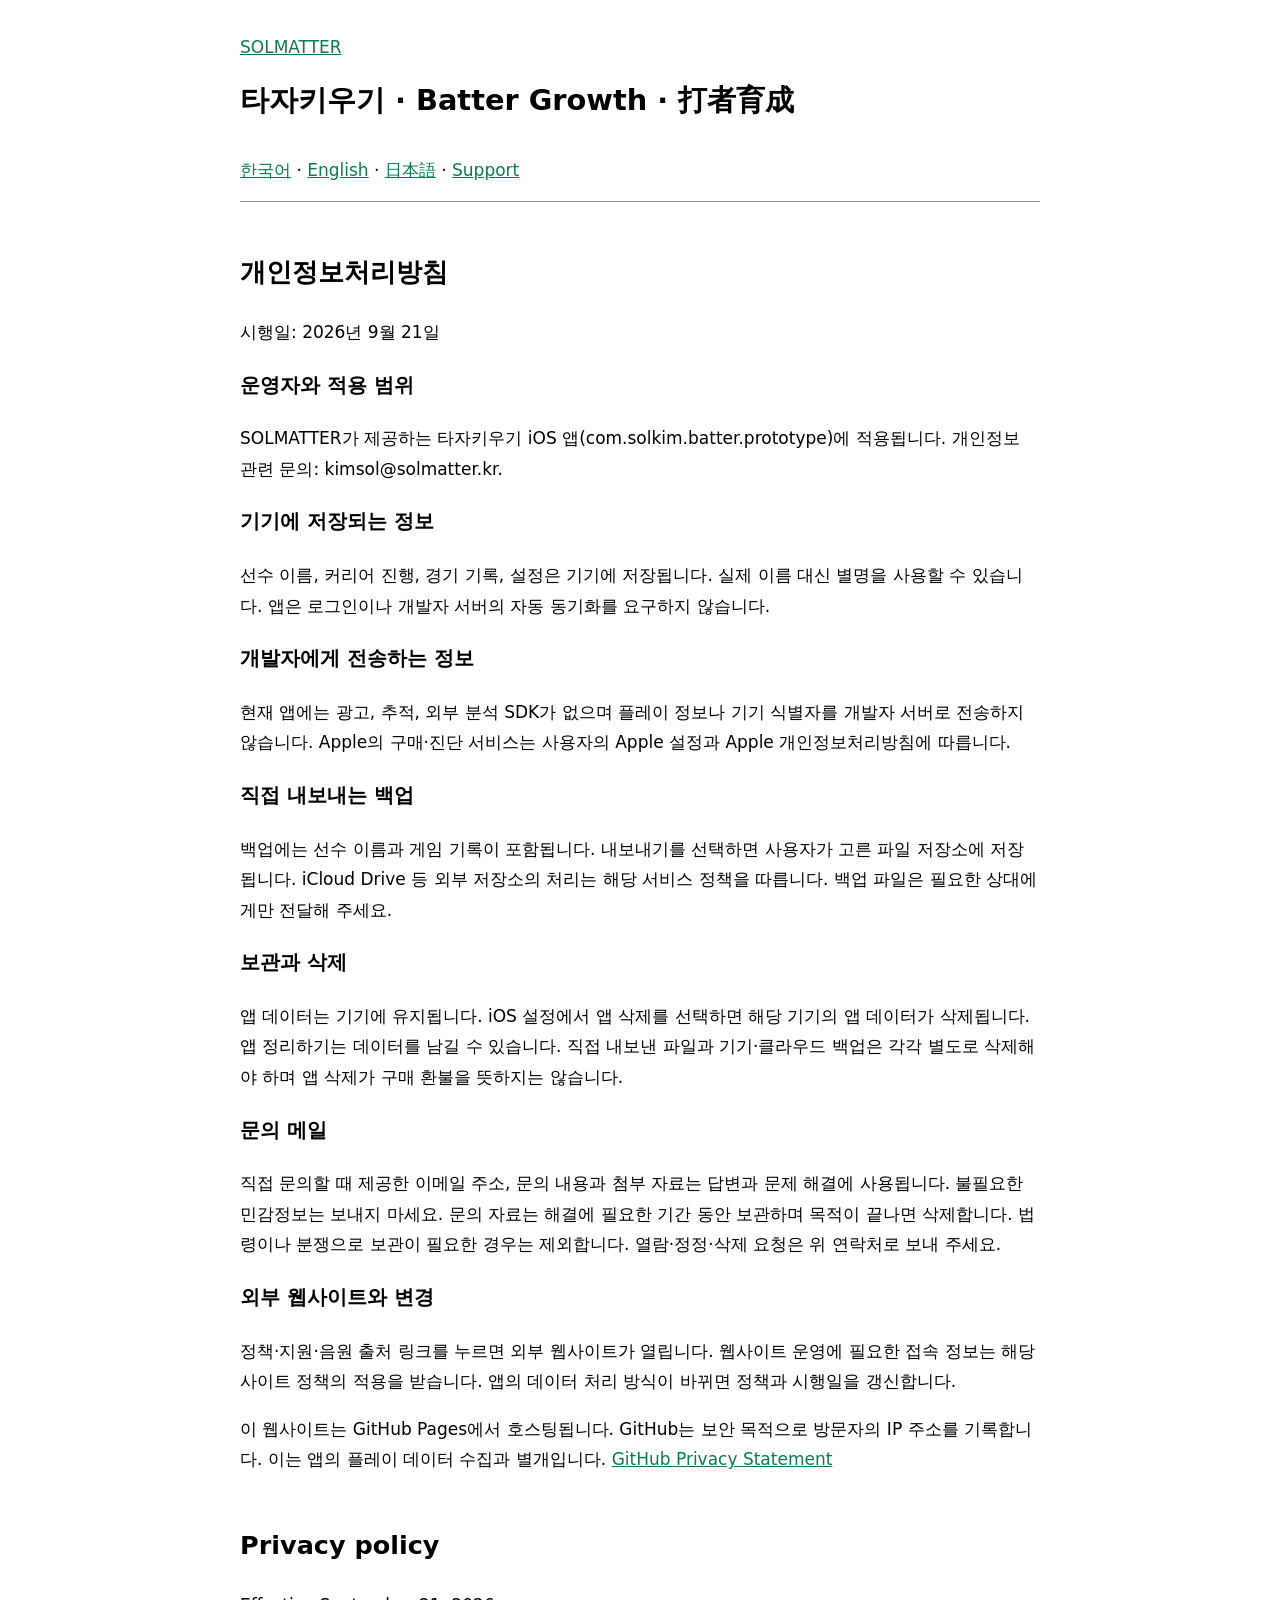
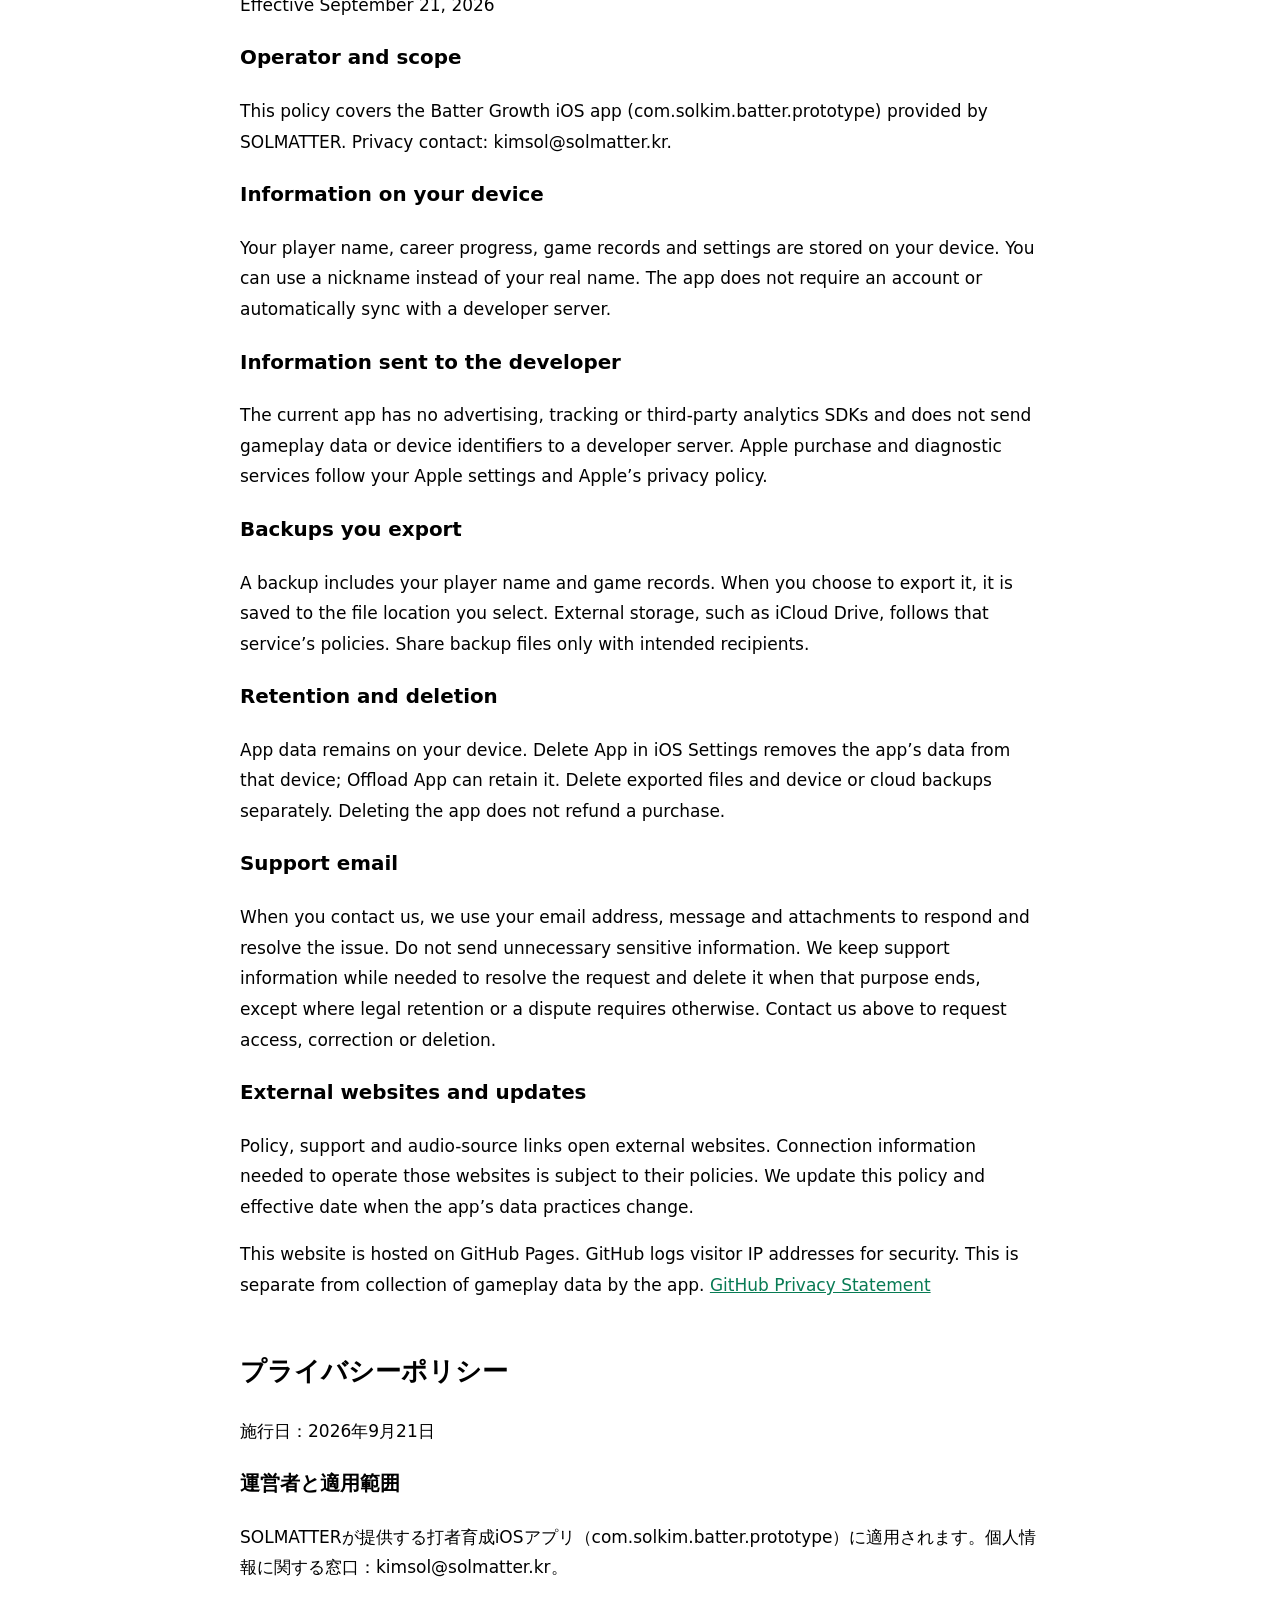
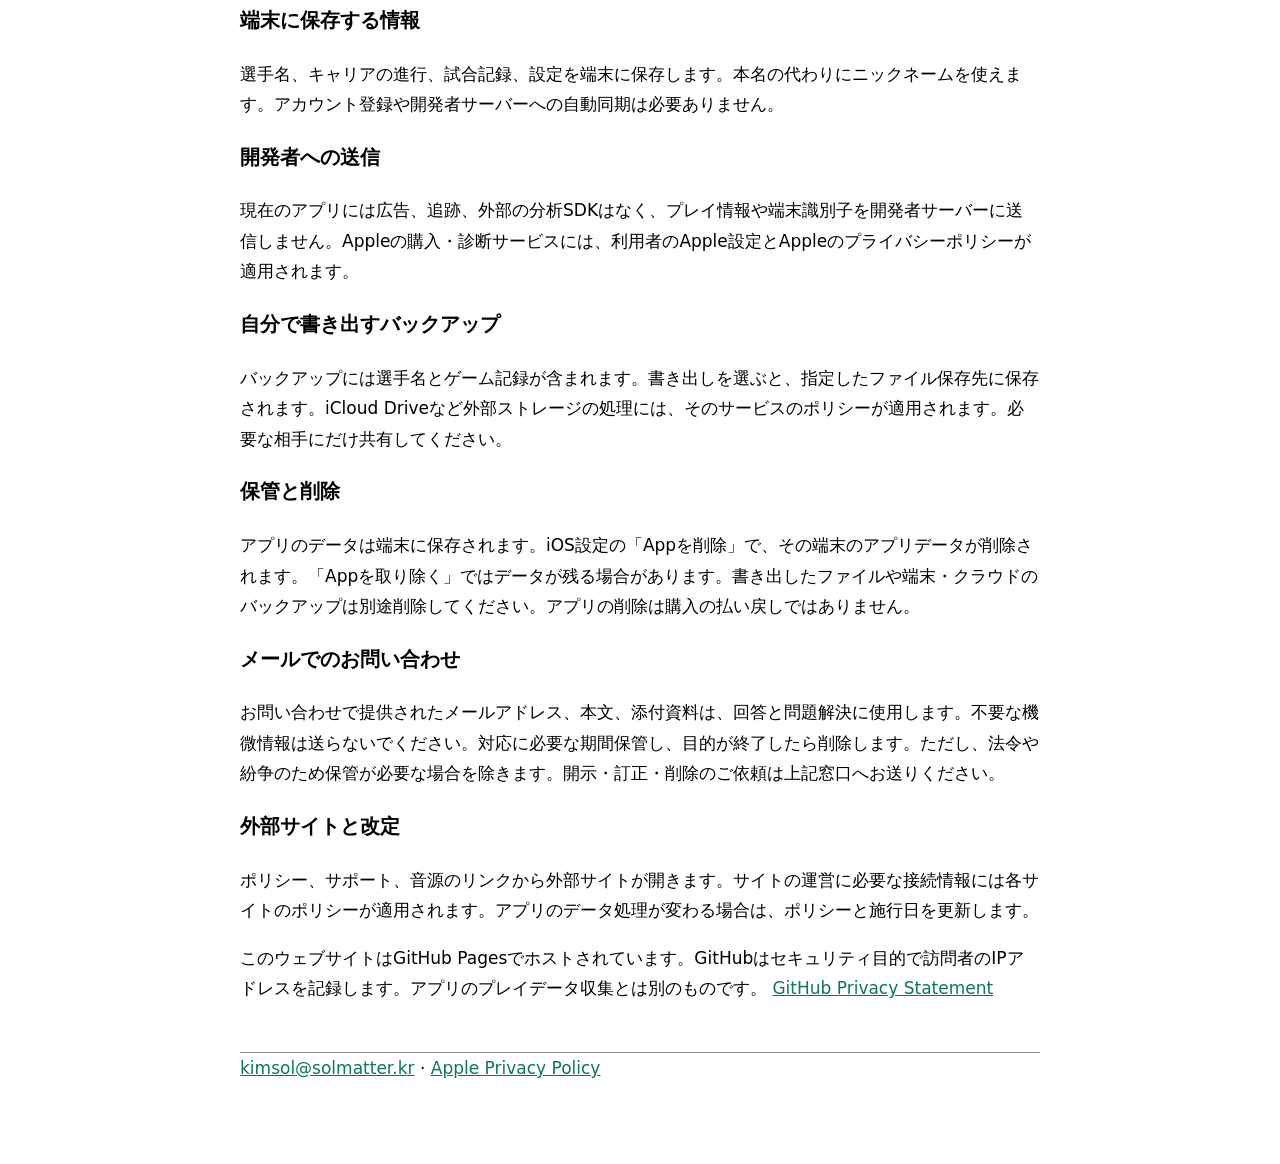
==== privacy/index.html @ a73929d9 "Publish trilingual Batter Growth privacy and support pages" ====
<!doctype html><html lang="ko"><head><meta charset="utf-8"><meta name="viewport" content="width=device-width, initial-scale=1"><title>개인정보처리방침 | Privacy | プライバシーポリシー</title><link rel="stylesheet" href="../style.css"></head><body><header><a href="../">SOLMATTER</a><h1>타자키우기 · Batter Growth · 打者育成</h1></header><nav aria-label="Language"><a href="#ko">한국어</a> · <a href="#en">English</a> · <a href="#ja">日本語</a> · <a href="../support/">Support</a></nav><main><section id="ko" lang="ko"><h2>개인정보처리방침</h2><p>시행일: 2026년 9월 21일</p><h3>운영자와 적용 범위</h3><p>SOLMATTER가 제공하는 타자키우기 iOS 앱(com.solkim.batter.prototype)에 적용됩니다. 개인정보 관련 문의: kimsol@solmatter.kr.</p><h3>기기에 저장되는 정보</h3><p>선수 이름, 커리어 진행, 경기 기록, 설정은 기기에 저장됩니다. 실제 이름 대신 별명을 사용할 수 있습니다. 앱은 로그인이나 개발자 서버의 자동 동기화를 요구하지 않습니다.</p><h3>개발자에게 전송하는 정보</h3><p>현재 앱에는 광고, 추적, 외부 분석 SDK가 없으며 플레이 정보나 기기 식별자를 개발자 서버로 전송하지 않습니다. Apple의 구매·진단 서비스는 사용자의 Apple 설정과 Apple 개인정보처리방침에 따릅니다.</p><h3>직접 내보내는 백업</h3><p>백업에는 선수 이름과 게임 기록이 포함됩니다. 내보내기를 선택하면 사용자가 고른 파일 저장소에 저장됩니다. iCloud Drive 등 외부 저장소의 처리는 해당 서비스 정책을 따릅니다. 백업 파일은 필요한 상대에게만 전달해 주세요.</p><h3>보관과 삭제</h3><p>앱 데이터는 기기에 유지됩니다. iOS 설정에서 앱 삭제를 선택하면 해당 기기의 앱 데이터가 삭제됩니다. 앱 정리하기는 데이터를 남길 수 있습니다. 직접 내보낸 파일과 기기·클라우드 백업은 각각 별도로 삭제해야 하며 앱 삭제가 구매 환불을 뜻하지는 않습니다.</p><h3>문의 메일</h3><p>직접 문의할 때 제공한 이메일 주소, 문의 내용과 첨부 자료는 답변과 문제 해결에 사용됩니다. 불필요한 민감정보는 보내지 마세요. 문의 자료는 해결에 필요한 기간 동안 보관하며 목적이 끝나면 삭제합니다. 법령이나 분쟁으로 보관이 필요한 경우는 제외합니다. 열람·정정·삭제 요청은 위 연락처로 보내 주세요.</p><h3>외부 웹사이트와 변경</h3><p>정책·지원·음원 출처 링크를 누르면 외부 웹사이트가 열립니다. 웹사이트 운영에 필요한 접속 정보는 해당 사이트 정책의 적용을 받습니다. 앱의 데이터 처리 방식이 바뀌면 정책과 시행일을 갱신합니다.</p><p>이 웹사이트는 GitHub Pages에서 호스팅됩니다. GitHub는 보안 목적으로 방문자의 IP 주소를 기록합니다. 이는 앱의 플레이 데이터 수집과 별개입니다. <a href="https://docs.github.com/en/site-policy/privacy-policies/github-general-privacy-statement">GitHub Privacy Statement</a></p></section><section id="en" lang="en"><h2>Privacy policy</h2><p>Effective September 21, 2026</p><h3>Operator and scope</h3><p>This policy covers the Batter Growth iOS app (com.solkim.batter.prototype) provided by SOLMATTER. Privacy contact: kimsol@solmatter.kr.</p><h3>Information on your device</h3><p>Your player name, career progress, game records and settings are stored on your device. You can use a nickname instead of your real name. The app does not require an account or automatically sync with a developer server.</p><h3>Information sent to the developer</h3><p>The current app has no advertising, tracking or third-party analytics SDKs and does not send gameplay data or device identifiers to a developer server. Apple purchase and diagnostic services follow your Apple settings and Apple’s privacy policy.</p><h3>Backups you export</h3><p>A backup includes your player name and game records. When you choose to export it, it is saved to the file location you select. External storage, such as iCloud Drive, follows that service’s policies. Share backup files only with intended recipients.</p><h3>Retention and deletion</h3><p>App data remains on your device. Delete App in iOS Settings removes the app’s data from that device; Offload App can retain it. Delete exported files and device or cloud backups separately. Deleting the app does not refund a purchase.</p><h3>Support email</h3><p>When you contact us, we use your email address, message and attachments to respond and resolve the issue. Do not send unnecessary sensitive information. We keep support information while needed to resolve the request and delete it when that purpose ends, except where legal retention or a dispute requires otherwise. Contact us above to request access, correction or deletion.</p><h3>External websites and updates</h3><p>Policy, support and audio-source links open external websites. Connection information needed to operate those websites is subject to their policies. We update this policy and effective date when the app’s data practices change.</p><p>This website is hosted on GitHub Pages. GitHub logs visitor IP addresses for security. This is separate from collection of gameplay data by the app. <a href="https://docs.github.com/en/site-policy/privacy-policies/github-general-privacy-statement">GitHub Privacy Statement</a></p></section><section id="ja" lang="ja"><h2>プライバシーポリシー</h2><p>施行日：2026年9月21日</p><h3>運営者と適用範囲</h3><p>SOLMATTERが提供する打者育成iOSアプリ（com.solkim.batter.prototype）に適用されます。個人情報に関する窓口：kimsol@solmatter.kr。</p><h3>端末に保存する情報</h3><p>選手名、キャリアの進行、試合記録、設定を端末に保存します。本名の代わりにニックネームを使えます。アカウント登録や開発者サーバーへの自動同期は必要ありません。</p><h3>開発者への送信</h3><p>現在のアプリには広告、追跡、外部の分析SDKはなく、プレイ情報や端末識別子を開発者サーバーに送信しません。Appleの購入・診断サービスには、利用者のApple設定とAppleのプライバシーポリシーが適用されます。</p><h3>自分で書き出すバックアップ</h3><p>バックアップには選手名とゲーム記録が含まれます。書き出しを選ぶと、指定したファイル保存先に保存されます。iCloud Driveなど外部ストレージの処理には、そのサービスのポリシーが適用されます。必要な相手にだけ共有してください。</p><h3>保管と削除</h3><p>アプリのデータは端末に保存されます。iOS設定の「Appを削除」で、その端末のアプリデータが削除されます。「Appを取り除く」ではデータが残る場合があります。書き出したファイルや端末・クラウドのバックアップは別途削除してください。アプリの削除は購入の払い戻しではありません。</p><h3>メールでのお問い合わせ</h3><p>お問い合わせで提供されたメールアドレス、本文、添付資料は、回答と問題解決に使用します。不要な機微情報は送らないでください。対応に必要な期間保管し、目的が終了したら削除します。ただし、法令や紛争のため保管が必要な場合を除きます。開示・訂正・削除のご依頼は上記窓口へお送りください。</p><h3>外部サイトと改定</h3><p>ポリシー、サポート、音源のリンクから外部サイトが開きます。サイトの運営に必要な接続情報には各サイトのポリシーが適用されます。アプリのデータ処理が変わる場合は、ポリシーと施行日を更新します。</p><p>このウェブサイトはGitHub Pagesでホストされています。GitHubはセキュリティ目的で訪問者のIPアドレスを記録します。アプリのプレイデータ収集とは別のものです。 <a href="https://docs.github.com/en/site-policy/privacy-policies/github-general-privacy-statement">GitHub Privacy Statement</a></p></section></main><footer><a href="mailto:kimsol@solmatter.kr">kimsol@solmatter.kr</a> · <a href="https://www.apple.com/legal/privacy/">Apple Privacy Policy</a></footer></body></html>
---- style.css ----
:root{color-scheme:light dark}body{font:17px/1.8 system-ui,sans-serif;max-width:800px;margin:auto;padding:32px 24px 80px}a{color:#087b54}h1{line-height:1.3;font-size:1.8rem}section{scroll-margin-top:24px}main>section{margin-top:48px}nav{padding:16px 0;border-bottom:1px solid #888}footer{margin-top:48px;border-top:1px solid #888} @media(prefers-color-scheme:dark){a{color:#aee96a}}
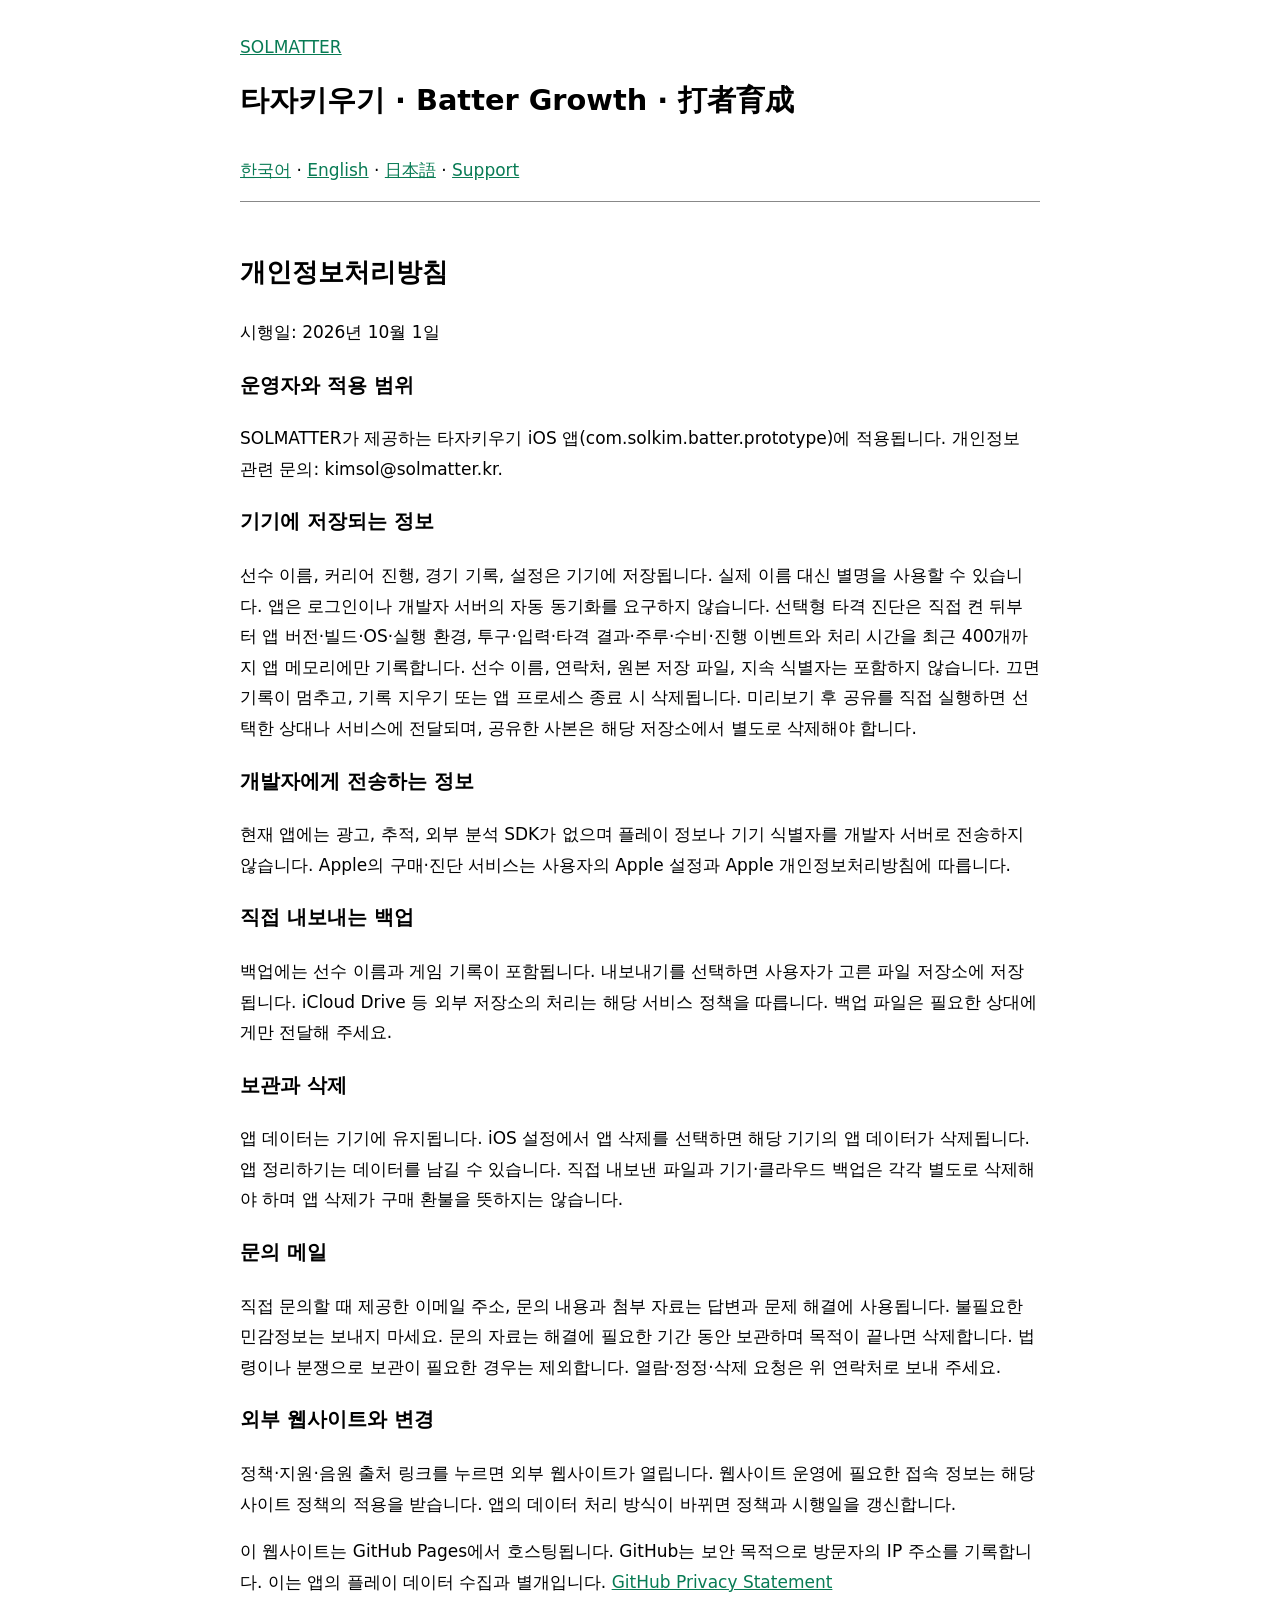
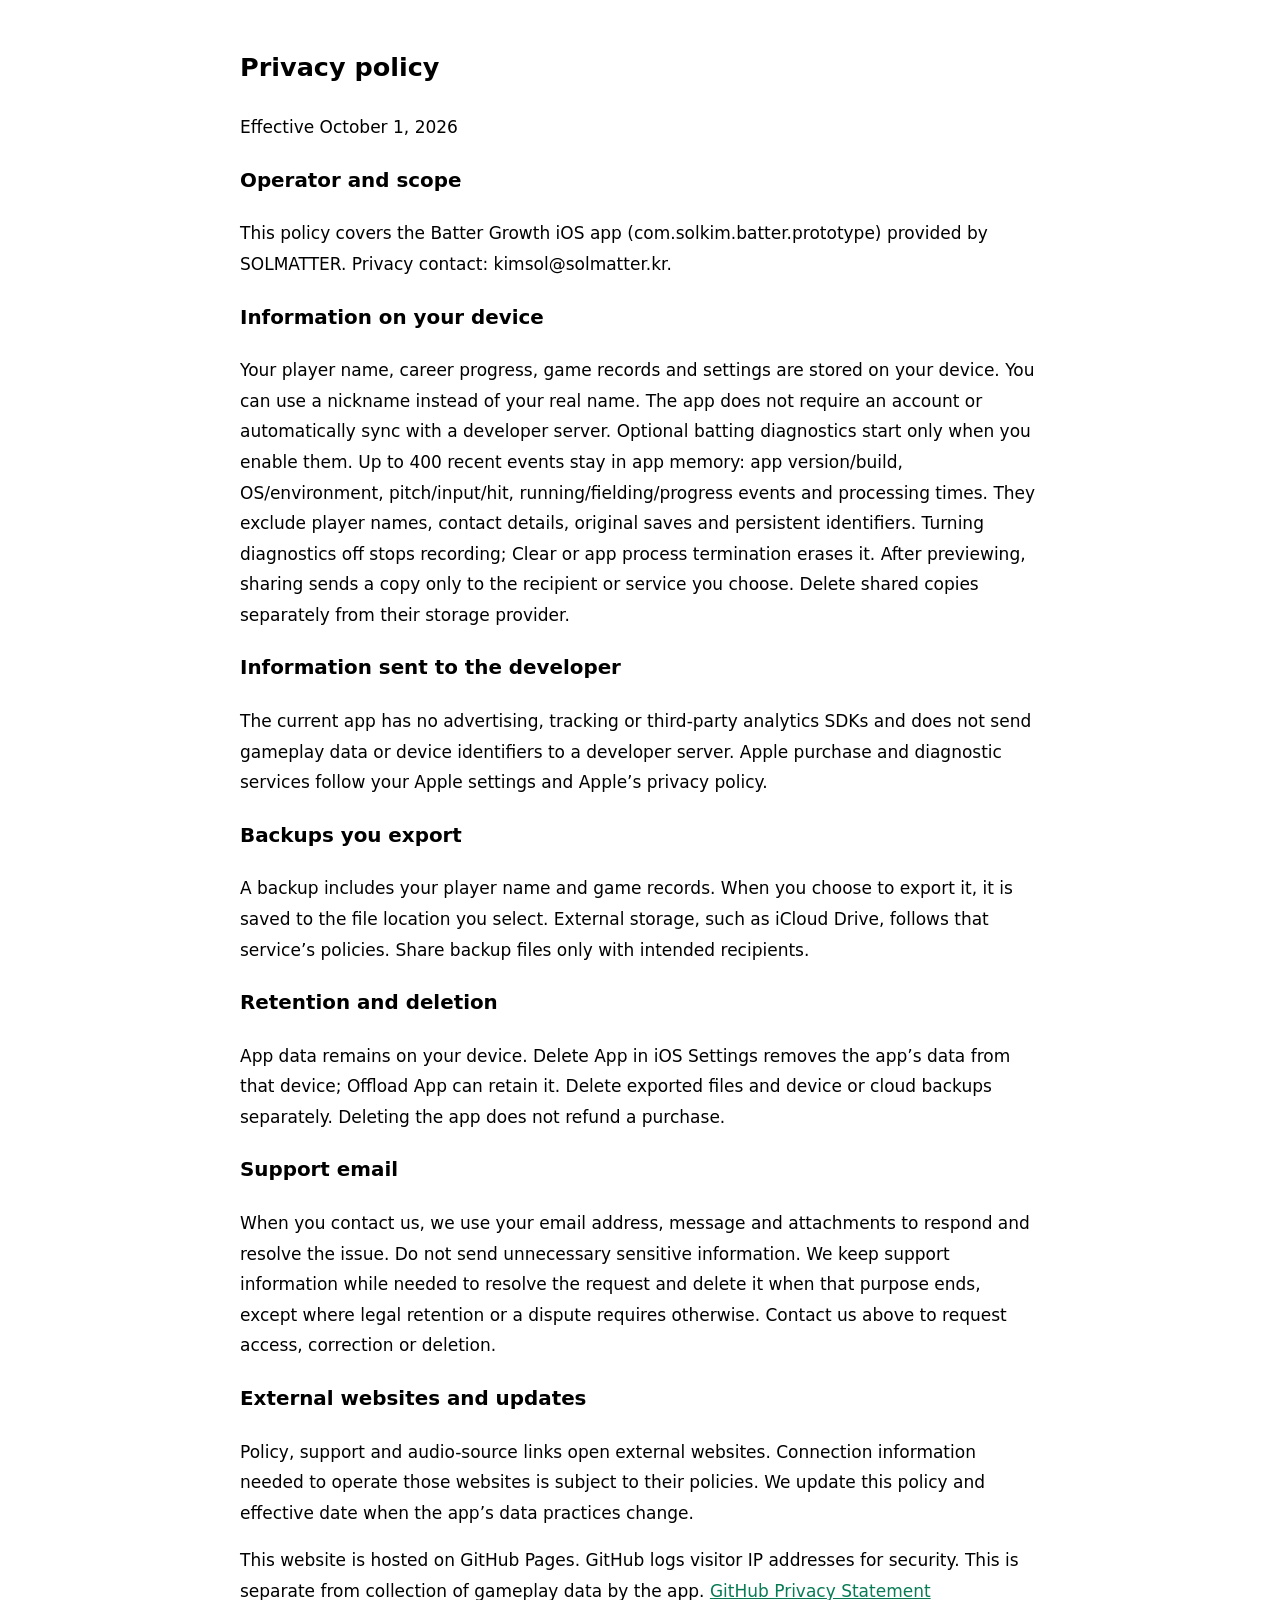
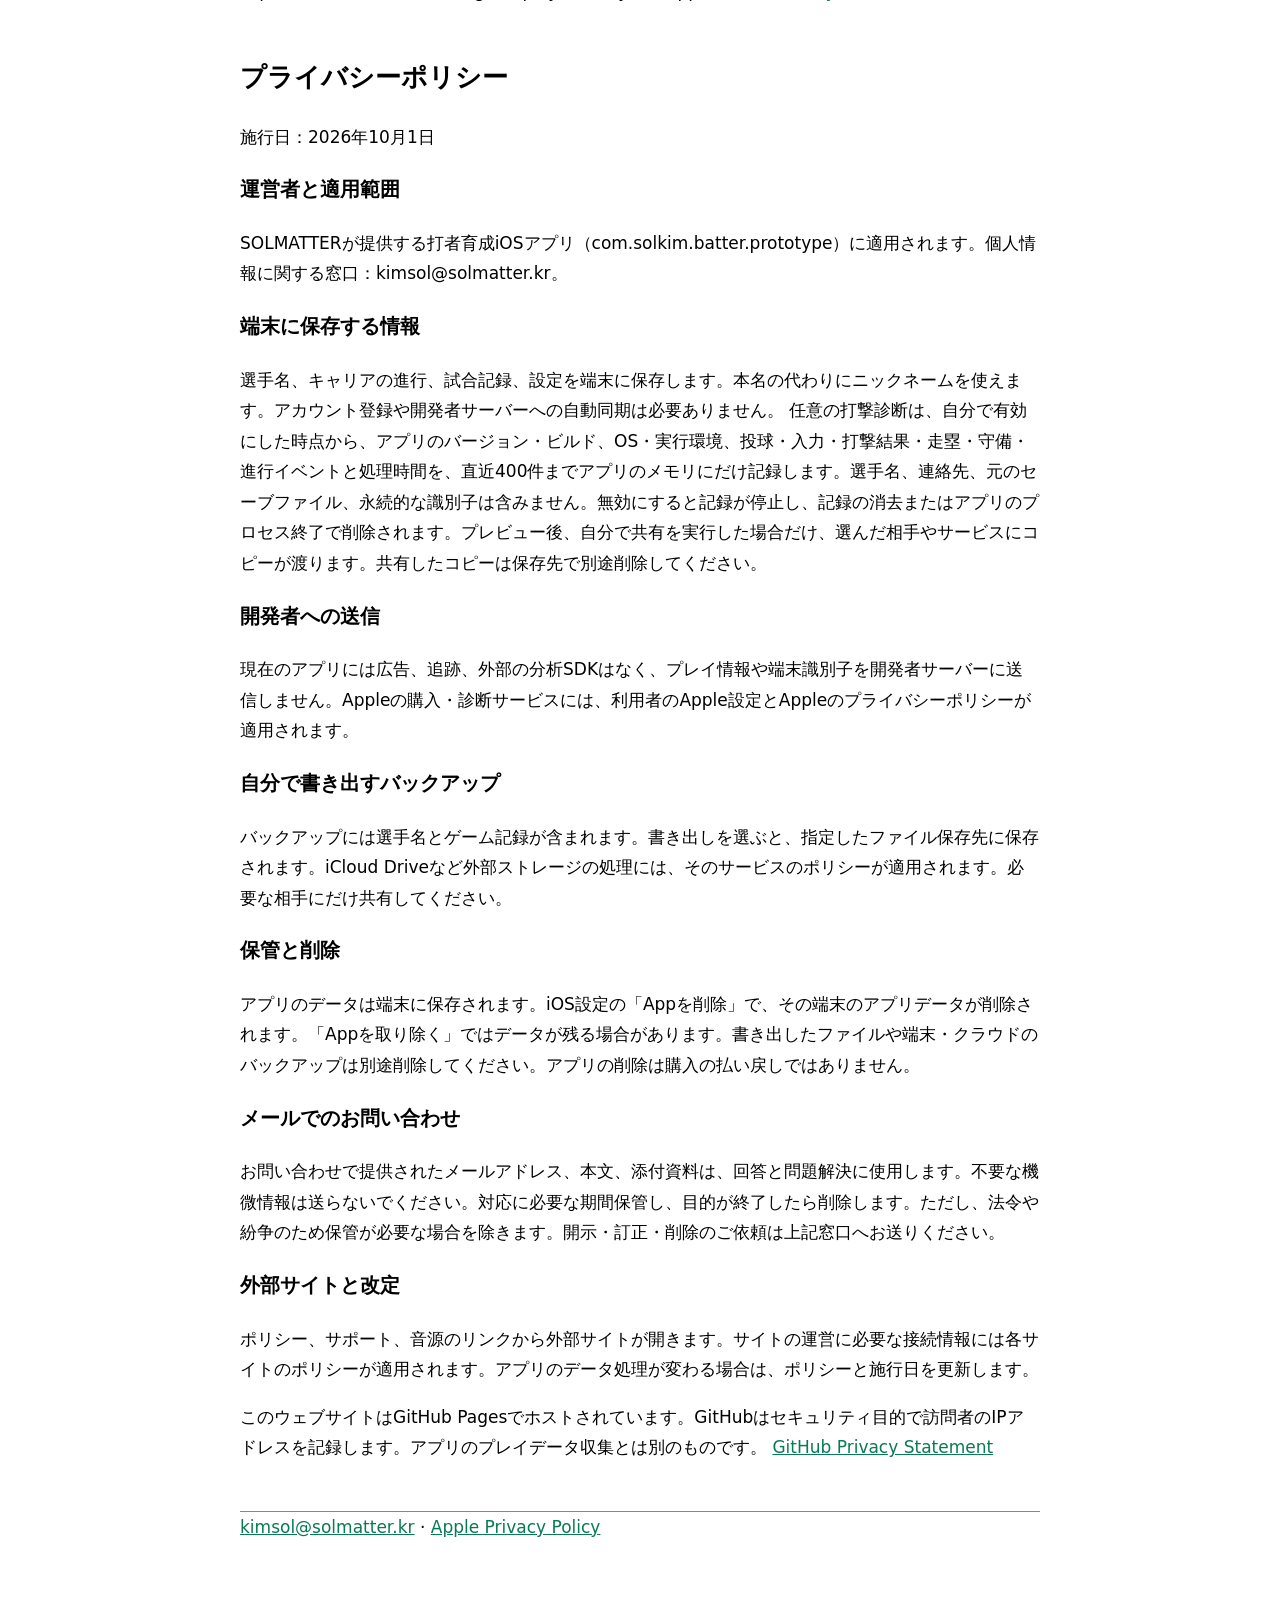
==== commit ec51f832: "Explain optional local batting diagnostics and sharing" ====
--- a/privacy/index.html
+++ b/privacy/index.html
@@ -1 +1 @@
-<!doctype html><html lang="ko"><head><meta charset="utf-8"><meta name="viewport" content="width=device-width, initial-scale=1"><title>개인정보처리방침 | Privacy | プライバシーポリシー</title><link rel="stylesheet" href="../style.css"></head><body><header><a href="../">SOLMATTER</a><h1>타자키우기 · Batter Growth · 打者育成</h1></header><nav aria-label="Language"><a href="#ko">한국어</a> · <a href="#en">English</a> · <a href="#ja">日本語</a> · <a href="../support/">Support</a></nav><main><section id="ko" lang="ko"><h2>개인정보처리방침</h2><p>시행일: 2026년 9월 21일</p><h3>운영자와 적용 범위</h3><p>SOLMATTER가 제공하는 타자키우기 iOS 앱(com.solkim.batter.prototype)에 적용됩니다. 개인정보 관련 문의: kimsol@solmatter.kr.</p><h3>기기에 저장되는 정보</h3><p>선수 이름, 커리어 진행, 경기 기록, 설정은 기기에 저장됩니다. 실제 이름 대신 별명을 사용할 수 있습니다. 앱은 로그인이나 개발자 서버의 자동 동기화를 요구하지 않습니다.</p><h3>개발자에게 전송하는 정보</h3><p>현재 앱에는 광고, 추적, 외부 분석 SDK가 없으며 플레이 정보나 기기 식별자를 개발자 서버로 전송하지 않습니다. Apple의 구매·진단 서비스는 사용자의 Apple 설정과 Apple 개인정보처리방침에 따릅니다.</p><h3>직접 내보내는 백업</h3><p>백업에는 선수 이름과 게임 기록이 포함됩니다. 내보내기를 선택하면 사용자가 고른 파일 저장소에 저장됩니다. iCloud Drive 등 외부 저장소의 처리는 해당 서비스 정책을 따릅니다. 백업 파일은 필요한 상대에게만 전달해 주세요.</p><h3>보관과 삭제</h3><p>앱 데이터는 기기에 유지됩니다. iOS 설정에서 앱 삭제를 선택하면 해당 기기의 앱 데이터가 삭제됩니다. 앱 정리하기는 데이터를 남길 수 있습니다. 직접 내보낸 파일과 기기·클라우드 백업은 각각 별도로 삭제해야 하며 앱 삭제가 구매 환불을 뜻하지는 않습니다.</p><h3>문의 메일</h3><p>직접 문의할 때 제공한 이메일 주소, 문의 내용과 첨부 자료는 답변과 문제 해결에 사용됩니다. 불필요한 민감정보는 보내지 마세요. 문의 자료는 해결에 필요한 기간 동안 보관하며 목적이 끝나면 삭제합니다. 법령이나 분쟁으로 보관이 필요한 경우는 제외합니다. 열람·정정·삭제 요청은 위 연락처로 보내 주세요.</p><h3>외부 웹사이트와 변경</h3><p>정책·지원·음원 출처 링크를 누르면 외부 웹사이트가 열립니다. 웹사이트 운영에 필요한 접속 정보는 해당 사이트 정책의 적용을 받습니다. 앱의 데이터 처리 방식이 바뀌면 정책과 시행일을 갱신합니다.</p><p>이 웹사이트는 GitHub Pages에서 호스팅됩니다. GitHub는 보안 목적으로 방문자의 IP 주소를 기록합니다. 이는 앱의 플레이 데이터 수집과 별개입니다. <a href="https://docs.github.com/en/site-policy/privacy-policies/github-general-privacy-statement">GitHub Privacy Statement</a></p></section><section id="en" lang="en"><h2>Privacy policy</h2><p>Effective September 21, 2026</p><h3>Operator and scope</h3><p>This policy covers the Batter Growth iOS app (com.solkim.batter.prototype) provided by SOLMATTER. Privacy contact: kimsol@solmatter.kr.</p><h3>Information on your device</h3><p>Your player name, career progress, game records and settings are stored on your device. You can use a nickname instead of your real name. The app does not require an account or automatically sync with a developer server.</p><h3>Information sent to the developer</h3><p>The current app has no advertising, tracking or third-party analytics SDKs and does not send gameplay data or device identifiers to a developer server. Apple purchase and diagnostic services follow your Apple settings and Apple’s privacy policy.</p><h3>Backups you export</h3><p>A backup includes your player name and game records. When you choose to export it, it is saved to the file location you select. External storage, such as iCloud Drive, follows that service’s policies. Share backup files only with intended recipients.</p><h3>Retention and deletion</h3><p>App data remains on your device. Delete App in iOS Settings removes the app’s data from that device; Offload App can retain it. Delete exported files and device or cloud backups separately. Deleting the app does not refund a purchase.</p><h3>Support email</h3><p>When you contact us, we use your email address, message and attachments to respond and resolve the issue. Do not send unnecessary sensitive information. We keep support information while needed to resolve the request and delete it when that purpose ends, except where legal retention or a dispute requires otherwise. Contact us above to request access, correction or deletion.</p><h3>External websites and updates</h3><p>Policy, support and audio-source links open external websites. Connection information needed to operate those websites is subject to their policies. We update this policy and effective date when the app’s data practices change.</p><p>This website is hosted on GitHub Pages. GitHub logs visitor IP addresses for security. This is separate from collection of gameplay data by the app. <a href="https://docs.github.com/en/site-policy/privacy-policies/github-general-privacy-statement">GitHub Privacy Statement</a></p></section><section id="ja" lang="ja"><h2>プライバシーポリシー</h2><p>施行日：2026年9月21日</p><h3>運営者と適用範囲</h3><p>SOLMATTERが提供する打者育成iOSアプリ（com.solkim.batter.prototype）に適用されます。個人情報に関する窓口：kimsol@solmatter.kr。</p><h3>端末に保存する情報</h3><p>選手名、キャリアの進行、試合記録、設定を端末に保存します。本名の代わりにニックネームを使えます。アカウント登録や開発者サーバーへの自動同期は必要ありません。</p><h3>開発者への送信</h3><p>現在のアプリには広告、追跡、外部の分析SDKはなく、プレイ情報や端末識別子を開発者サーバーに送信しません。Appleの購入・診断サービスには、利用者のApple設定とAppleのプライバシーポリシーが適用されます。</p><h3>自分で書き出すバックアップ</h3><p>バックアップには選手名とゲーム記録が含まれます。書き出しを選ぶと、指定したファイル保存先に保存されます。iCloud Driveなど外部ストレージの処理には、そのサービスのポリシーが適用されます。必要な相手にだけ共有してください。</p><h3>保管と削除</h3><p>アプリのデータは端末に保存されます。iOS設定の「Appを削除」で、その端末のアプリデータが削除されます。「Appを取り除く」ではデータが残る場合があります。書き出したファイルや端末・クラウドのバックアップは別途削除してください。アプリの削除は購入の払い戻しではありません。</p><h3>メールでのお問い合わせ</h3><p>お問い合わせで提供されたメールアドレス、本文、添付資料は、回答と問題解決に使用します。不要な機微情報は送らないでください。対応に必要な期間保管し、目的が終了したら削除します。ただし、法令や紛争のため保管が必要な場合を除きます。開示・訂正・削除のご依頼は上記窓口へお送りください。</p><h3>外部サイトと改定</h3><p>ポリシー、サポート、音源のリンクから外部サイトが開きます。サイトの運営に必要な接続情報には各サイトのポリシーが適用されます。アプリのデータ処理が変わる場合は、ポリシーと施行日を更新します。</p><p>このウェブサイトはGitHub Pagesでホストされています。GitHubはセキュリティ目的で訪問者のIPアドレスを記録します。アプリのプレイデータ収集とは別のものです。 <a href="https://docs.github.com/en/site-policy/privacy-policies/github-general-privacy-statement">GitHub Privacy Statement</a></p></section></main><footer><a href="mailto:kimsol@solmatter.kr">kimsol@solmatter.kr</a> · <a href="https://www.apple.com/legal/privacy/">Apple Privacy Policy</a></footer></body></html>+<!doctype html><html lang="ko"><head><meta charset="utf-8"><meta name="viewport" content="width=device-width, initial-scale=1"><title>개인정보처리방침 | Privacy | プライバシーポリシー</title><link rel="stylesheet" href="../style.css"></head><body><header><a href="../">SOLMATTER</a><h1>타자키우기 · Batter Growth · 打者育成</h1></header><nav aria-label="Language"><a href="#ko">한국어</a> · <a href="#en">English</a> · <a href="#ja">日本語</a> · <a href="../support/">Support</a></nav><main><section id="ko" lang="ko"><h2>개인정보처리방침</h2><p>시행일: 2026년 10월 1일</p><h3>운영자와 적용 범위</h3><p>SOLMATTER가 제공하는 타자키우기 iOS 앱(com.solkim.batter.prototype)에 적용됩니다. 개인정보 관련 문의: kimsol@solmatter.kr.</p><h3>기기에 저장되는 정보</h3><p>선수 이름, 커리어 진행, 경기 기록, 설정은 기기에 저장됩니다. 실제 이름 대신 별명을 사용할 수 있습니다. 앱은 로그인이나 개발자 서버의 자동 동기화를 요구하지 않습니다. 선택형 타격 진단은 직접 켠 뒤부터 앱 버전·빌드·OS·실행 환경, 투구·입력·타격 결과·주루·수비·진행 이벤트와 처리 시간을 최근 400개까지 앱 메모리에만 기록합니다. 선수 이름, 연락처, 원본 저장 파일, 지속 식별자는 포함하지 않습니다. 끄면 기록이 멈추고, 기록 지우기 또는 앱 프로세스 종료 시 삭제됩니다. 미리보기 후 공유를 직접 실행하면 선택한 상대나 서비스에 전달되며, 공유한 사본은 해당 저장소에서 별도로 삭제해야 합니다.</p><h3>개발자에게 전송하는 정보</h3><p>현재 앱에는 광고, 추적, 외부 분석 SDK가 없으며 플레이 정보나 기기 식별자를 개발자 서버로 전송하지 않습니다. Apple의 구매·진단 서비스는 사용자의 Apple 설정과 Apple 개인정보처리방침에 따릅니다.</p><h3>직접 내보내는 백업</h3><p>백업에는 선수 이름과 게임 기록이 포함됩니다. 내보내기를 선택하면 사용자가 고른 파일 저장소에 저장됩니다. iCloud Drive 등 외부 저장소의 처리는 해당 서비스 정책을 따릅니다. 백업 파일은 필요한 상대에게만 전달해 주세요.</p><h3>보관과 삭제</h3><p>앱 데이터는 기기에 유지됩니다. iOS 설정에서 앱 삭제를 선택하면 해당 기기의 앱 데이터가 삭제됩니다. 앱 정리하기는 데이터를 남길 수 있습니다. 직접 내보낸 파일과 기기·클라우드 백업은 각각 별도로 삭제해야 하며 앱 삭제가 구매 환불을 뜻하지는 않습니다.</p><h3>문의 메일</h3><p>직접 문의할 때 제공한 이메일 주소, 문의 내용과 첨부 자료는 답변과 문제 해결에 사용됩니다. 불필요한 민감정보는 보내지 마세요. 문의 자료는 해결에 필요한 기간 동안 보관하며 목적이 끝나면 삭제합니다. 법령이나 분쟁으로 보관이 필요한 경우는 제외합니다. 열람·정정·삭제 요청은 위 연락처로 보내 주세요.</p><h3>외부 웹사이트와 변경</h3><p>정책·지원·음원 출처 링크를 누르면 외부 웹사이트가 열립니다. 웹사이트 운영에 필요한 접속 정보는 해당 사이트 정책의 적용을 받습니다. 앱의 데이터 처리 방식이 바뀌면 정책과 시행일을 갱신합니다.</p><p>이 웹사이트는 GitHub Pages에서 호스팅됩니다. GitHub는 보안 목적으로 방문자의 IP 주소를 기록합니다. 이는 앱의 플레이 데이터 수집과 별개입니다. <a href="https://docs.github.com/en/site-policy/privacy-policies/github-general-privacy-statement">GitHub Privacy Statement</a></p></section><section id="en" lang="en"><h2>Privacy policy</h2><p>Effective October 1, 2026</p><h3>Operator and scope</h3><p>This policy covers the Batter Growth iOS app (com.solkim.batter.prototype) provided by SOLMATTER. Privacy contact: kimsol@solmatter.kr.</p><h3>Information on your device</h3><p>Your player name, career progress, game records and settings are stored on your device. You can use a nickname instead of your real name. The app does not require an account or automatically sync with a developer server. Optional batting diagnostics start only when you enable them. Up to 400 recent events stay in app memory: app version/build, OS/environment, pitch/input/hit, running/fielding/progress events and processing times. They exclude player names, contact details, original saves and persistent identifiers. Turning diagnostics off stops recording; Clear or app process termination erases it. After previewing, sharing sends a copy only to the recipient or service you choose. Delete shared copies separately from their storage provider.</p><h3>Information sent to the developer</h3><p>The current app has no advertising, tracking or third-party analytics SDKs and does not send gameplay data or device identifiers to a developer server. Apple purchase and diagnostic services follow your Apple settings and Apple’s privacy policy.</p><h3>Backups you export</h3><p>A backup includes your player name and game records. When you choose to export it, it is saved to the file location you select. External storage, such as iCloud Drive, follows that service’s policies. Share backup files only with intended recipients.</p><h3>Retention and deletion</h3><p>App data remains on your device. Delete App in iOS Settings removes the app’s data from that device; Offload App can retain it. Delete exported files and device or cloud backups separately. Deleting the app does not refund a purchase.</p><h3>Support email</h3><p>When you contact us, we use your email address, message and attachments to respond and resolve the issue. Do not send unnecessary sensitive information. We keep support information while needed to resolve the request and delete it when that purpose ends, except where legal retention or a dispute requires otherwise. Contact us above to request access, correction or deletion.</p><h3>External websites and updates</h3><p>Policy, support and audio-source links open external websites. Connection information needed to operate those websites is subject to their policies. We update this policy and effective date when the app’s data practices change.</p><p>This website is hosted on GitHub Pages. GitHub logs visitor IP addresses for security. This is separate from collection of gameplay data by the app. <a href="https://docs.github.com/en/site-policy/privacy-policies/github-general-privacy-statement">GitHub Privacy Statement</a></p></section><section id="ja" lang="ja"><h2>プライバシーポリシー</h2><p>施行日：2026年10月1日</p><h3>運営者と適用範囲</h3><p>SOLMATTERが提供する打者育成iOSアプリ（com.solkim.batter.prototype）に適用されます。個人情報に関する窓口：kimsol@solmatter.kr。</p><h3>端末に保存する情報</h3><p>選手名、キャリアの進行、試合記録、設定を端末に保存します。本名の代わりにニックネームを使えます。アカウント登録や開発者サーバーへの自動同期は必要ありません。 任意の打撃診断は、自分で有効にした時点から、アプリのバージョン・ビルド、OS・実行環境、投球・入力・打撃結果・走塁・守備・進行イベントと処理時間を、直近400件までアプリのメモリにだけ記録します。選手名、連絡先、元のセーブファイル、永続的な識別子は含みません。無効にすると記録が停止し、記録の消去またはアプリのプロセス終了で削除されます。プレビュー後、自分で共有を実行した場合だけ、選んだ相手やサービスにコピーが渡ります。共有したコピーは保存先で別途削除してください。</p><h3>開発者への送信</h3><p>現在のアプリには広告、追跡、外部の分析SDKはなく、プレイ情報や端末識別子を開発者サーバーに送信しません。Appleの購入・診断サービスには、利用者のApple設定とAppleのプライバシーポリシーが適用されます。</p><h3>自分で書き出すバックアップ</h3><p>バックアップには選手名とゲーム記録が含まれます。書き出しを選ぶと、指定したファイル保存先に保存されます。iCloud Driveなど外部ストレージの処理には、そのサービスのポリシーが適用されます。必要な相手にだけ共有してください。</p><h3>保管と削除</h3><p>アプリのデータは端末に保存されます。iOS設定の「Appを削除」で、その端末のアプリデータが削除されます。「Appを取り除く」ではデータが残る場合があります。書き出したファイルや端末・クラウドのバックアップは別途削除してください。アプリの削除は購入の払い戻しではありません。</p><h3>メールでのお問い合わせ</h3><p>お問い合わせで提供されたメールアドレス、本文、添付資料は、回答と問題解決に使用します。不要な機微情報は送らないでください。対応に必要な期間保管し、目的が終了したら削除します。ただし、法令や紛争のため保管が必要な場合を除きます。開示・訂正・削除のご依頼は上記窓口へお送りください。</p><h3>外部サイトと改定</h3><p>ポリシー、サポート、音源のリンクから外部サイトが開きます。サイトの運営に必要な接続情報には各サイトのポリシーが適用されます。アプリのデータ処理が変わる場合は、ポリシーと施行日を更新します。</p><p>このウェブサイトはGitHub Pagesでホストされています。GitHubはセキュリティ目的で訪問者のIPアドレスを記録します。アプリのプレイデータ収集とは別のものです。 <a href="https://docs.github.com/en/site-policy/privacy-policies/github-general-privacy-statement">GitHub Privacy Statement</a></p></section></main><footer><a href="mailto:kimsol@solmatter.kr">kimsol@solmatter.kr</a> · <a href="https://www.apple.com/legal/privacy/">Apple Privacy Policy</a></footer></body></html>
